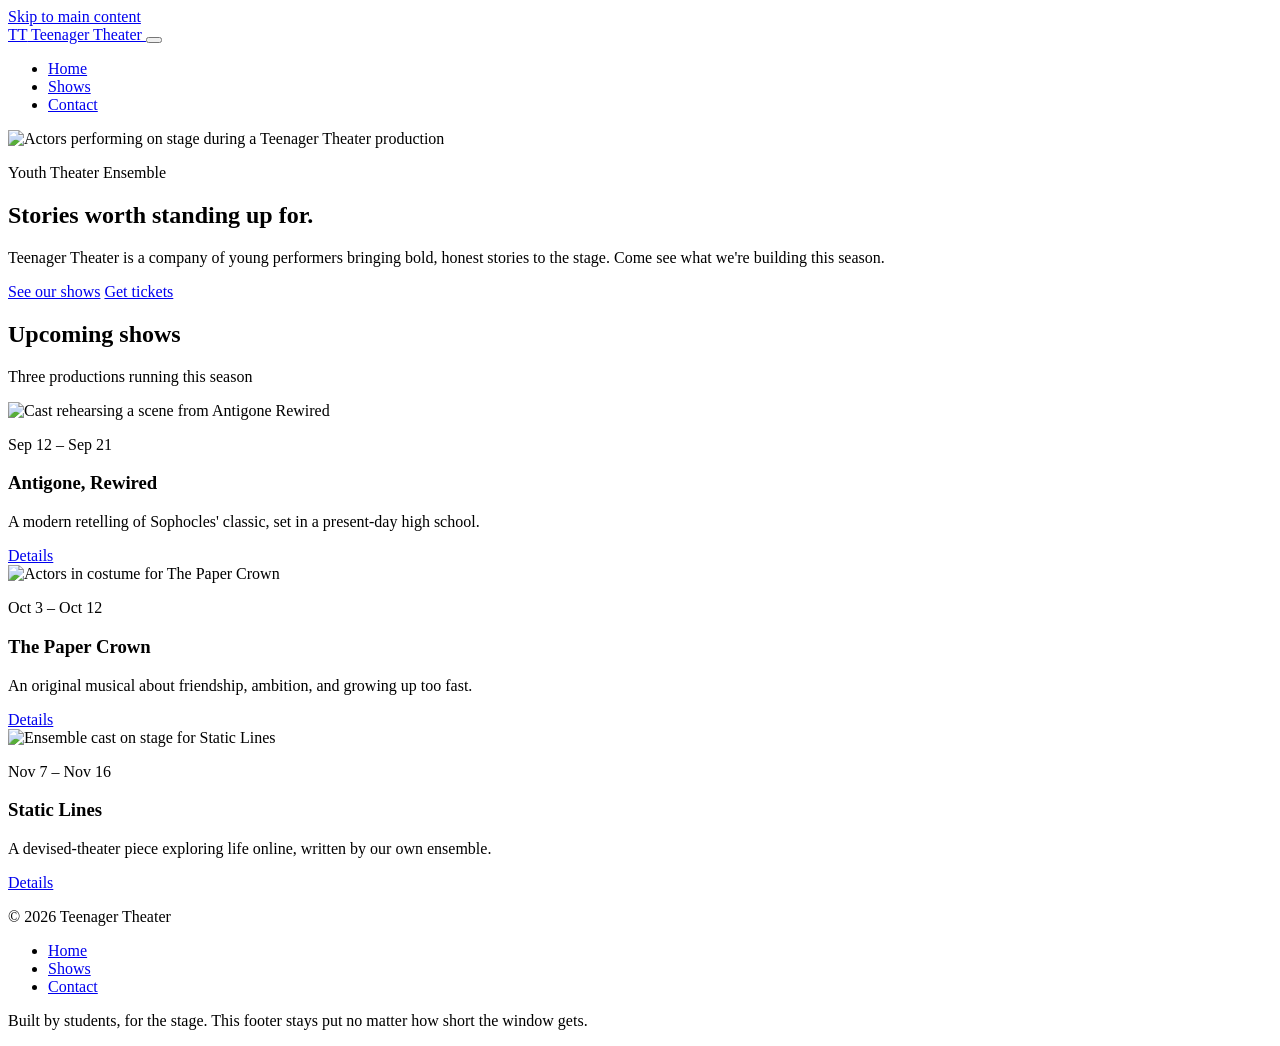
==== index.html @ 00fec13a "Add files via upload" ====
<!DOCTYPE html>
<html lang="en">
<head>
<meta charset="UTF-8">
<meta name="viewport" content="width=device-width, initial-scale=1.0">
<title>Teenager Theater — Home</title>
<meta name="description" content="Teenager Theater is a youth theater ensemble. See our upcoming shows and get your tickets.">
<link rel="preconnect" href="https://fonts.googleapis.com">
<link href="https://fonts.googleapis.com/css2?family=Playfair+Display:wght@600;700&family=Inter:wght@400;500;600;700&display=swap" rel="stylesheet">
<link rel="stylesheet" href="css/style.css">
</head>
<body>
<a class="skip-link" href="#main">Skip to main content</a>

<header class="site-header">
  <nav class="nav container" aria-label="Main navigation">
    <a href="index.html" class="logo">
      <span class="logo-mark" aria-hidden="true">TT</span>
      Teenager Theater
    </a>
    <button class="nav-toggle" type="button" aria-expanded="false" aria-controls="primary-menu" aria-label="Toggle navigation menu">
      <span></span><span></span><span></span>
    </button>
    <ul class="nav-menu" id="primary-menu">
      <li><a href="index.html" aria-current="page">Home</a></li>
      <li><a href="shows.html">Shows</a></li>
      <li><a href="contact.html">Contact</a></li>
    </ul>
  </nav>
</header>

<main id="main">
  <!-- Unique landing-page layout -->
  <section class="hero">
    <img class="hero-image" src="https://picsum.photos/seed/theaterhero/1600/700" alt="Actors performing on stage during a Teenager Theater production">
    <div class="hero-content">
      <p class="hero-eyebrow">Youth Theater Ensemble</p>
      <h1>Stories worth standing up for.</h1>
      <p>Teenager Theater is a company of young performers bringing bold, honest stories to the stage. Come see what we're building this season.</p>
      <div class="hero-actions">
        <a class="btn" href="shows.html">See our shows</a>
        <a class="btn btn-outline" href="contact.html">Get tickets</a>
      </div>
    </div>
  </section>

  <section class="section container">
    <div class="section-heading">
      <h2>Upcoming shows</h2>
      <p class="section-sub">Three productions running this season</p>
    </div>
    <div class="card-grid">
      <article class="card">
        <img src="https://picsum.photos/seed/show1/500/350" alt="Cast rehearsing a scene from Antigone Rewired">
        <div class="card-body">
          <p class="card-meta">Sep 12 – Sep 21</p>
          <h3>Antigone, Rewired</h3>
          <p>A modern retelling of Sophocles' classic, set in a present-day high school.</p>
          <a class="btn" href="shows.html">Details</a>
        </div>
      </article>
      <article class="card">
        <img src="https://picsum.photos/seed/show2/500/350" alt="Actors in costume for The Paper Crown">
        <div class="card-body">
          <p class="card-meta">Oct 3 – Oct 12</p>
          <h3>The Paper Crown</h3>
          <p>An original musical about friendship, ambition, and growing up too fast.</p>
          <a class="btn" href="shows.html">Details</a>
        </div>
      </article>
      <article class="card">
        <img src="https://picsum.photos/seed/show3/500/350" alt="Ensemble cast on stage for Static Lines">
        <div class="card-body">
          <p class="card-meta">Nov 7 – Nov 16</p>
          <h3>Static Lines</h3>
          <p>A devised-theater piece exploring life online, written by our own ensemble.</p>
          <a class="btn" href="shows.html">Details</a>
        </div>
      </article>
    </div>
  </section>
</main>

<footer class="site-footer">
  <div class="container footer-inner">
    <p>&copy; <span id="current-year">2026</span> Teenager Theater</p>
    <ul class="footer-links">
      <li><a href="index.html">Home</a></li>
      <li><a href="shows.html">Shows</a></li>
      <li><a href="contact.html">Contact</a></li>
    </ul>
    <p class="footer-note">Built by students, for the stage. This footer stays put no matter how short the window gets.</p>
  </div>
</footer>

<script src="js/script.js"></script>
</body>
</html>
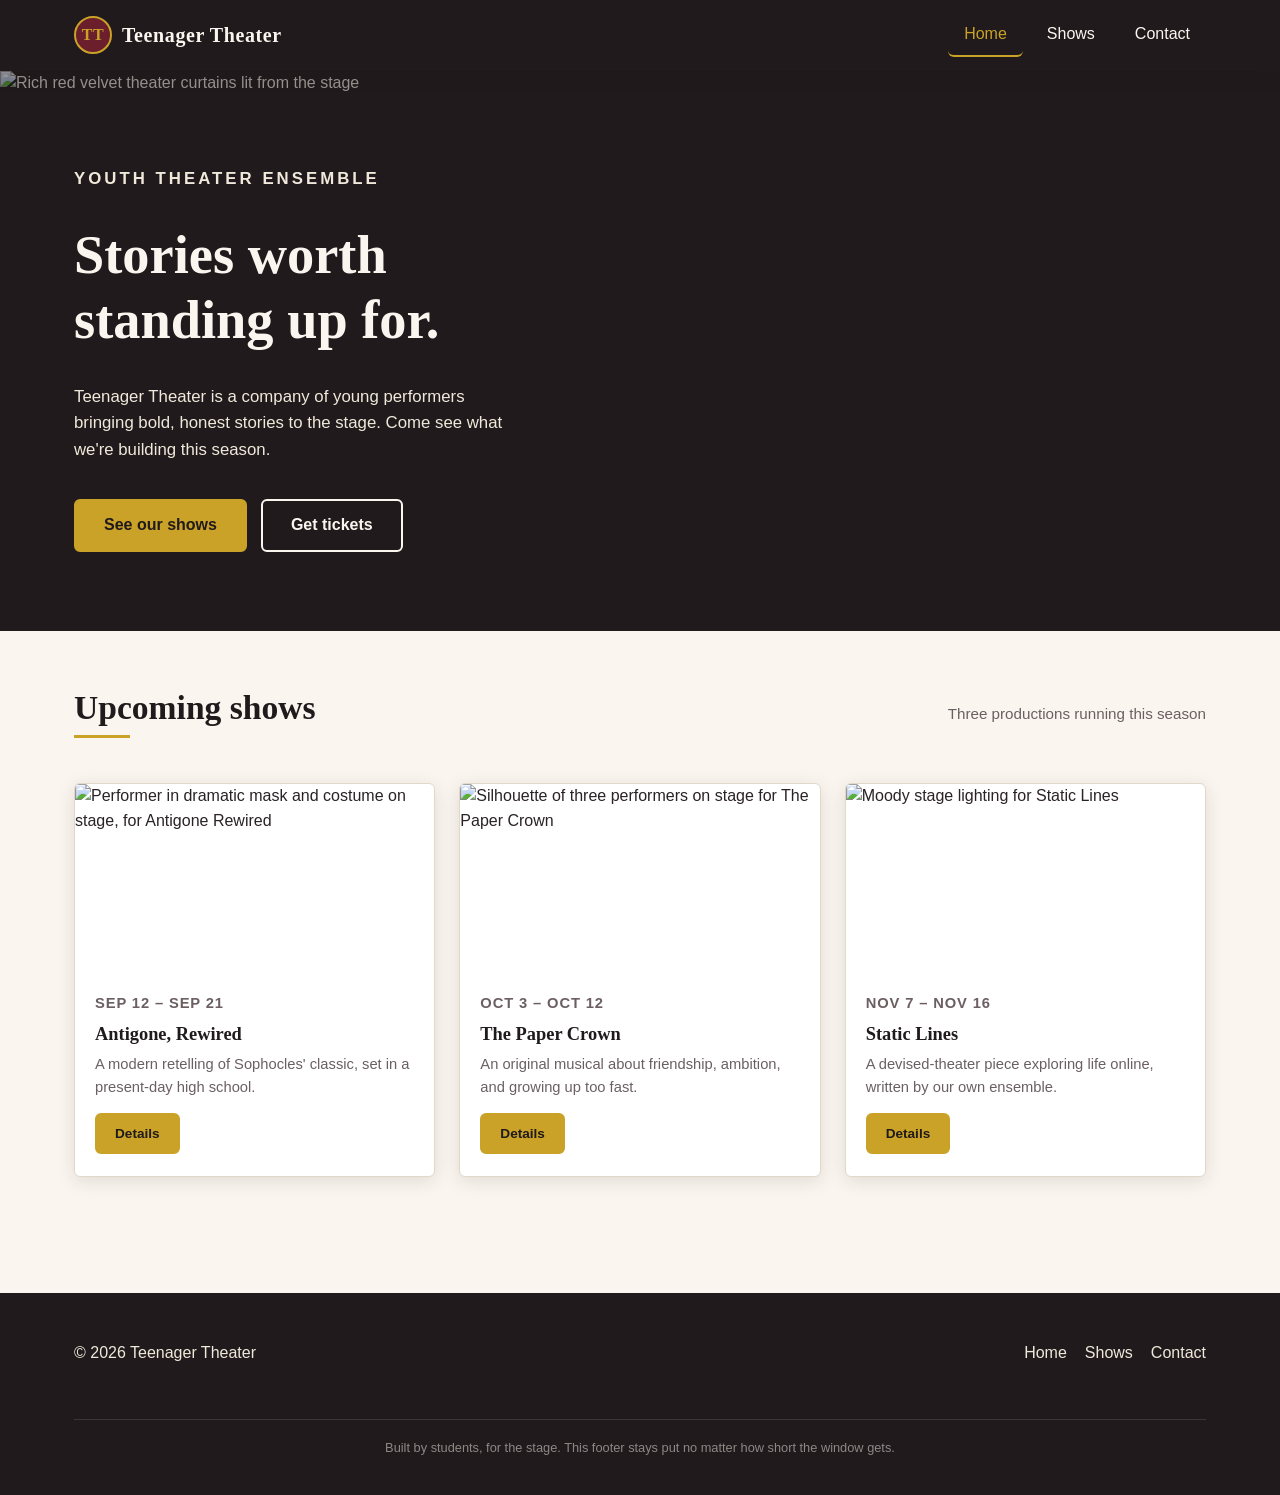
==== commit bd2c837c: "Add files via upload" ====
--- a/index.html
+++ b/index.html
@@ -32,7 +32,7 @@
 <main id="main">
   <!-- Unique landing-page layout -->
   <section class="hero">
-    <img class="hero-image" src="https://picsum.photos/seed/theaterhero/1600/700" alt="Actors performing on stage during a Teenager Theater production">
+    <img class="hero-image" src="https://images.unsplash.com/photo-1767811556101-d4dacddc8cb6?auto=format&fit=crop&w=1600&h=700&q=80" alt="Rich red velvet theater curtains lit from the stage">
     <div class="hero-content">
       <p class="hero-eyebrow">Youth Theater Ensemble</p>
       <h1>Stories worth standing up for.</h1>
@@ -51,7 +51,7 @@
     </div>
     <div class="card-grid">
       <article class="card">
-        <img src="https://picsum.photos/seed/show1/500/350" alt="Cast rehearsing a scene from Antigone Rewired">
+        <img src="https://images.unsplash.com/photo-1767979401136-e06f9f55ece9?auto=format&fit=crop&w=500&h=350&q=80" alt="Performer in dramatic mask and costume on stage, for Antigone Rewired">
         <div class="card-body">
           <p class="card-meta">Sep 12 – Sep 21</p>
           <h3>Antigone, Rewired</h3>
@@ -60,7 +60,7 @@
         </div>
       </article>
       <article class="card">
-        <img src="https://picsum.photos/seed/show2/500/350" alt="Actors in costume for The Paper Crown">
+        <img src="https://images.unsplash.com/photo-1503095396549-807759245b35?auto=format&fit=crop&w=500&h=350&q=80" alt="Silhouette of three performers on stage for The Paper Crown">
         <div class="card-body">
           <p class="card-meta">Oct 3 – Oct 12</p>
           <h3>The Paper Crown</h3>
@@ -69,7 +69,7 @@
         </div>
       </article>
       <article class="card">
-        <img src="https://picsum.photos/seed/show3/500/350" alt="Ensemble cast on stage for Static Lines">
+        <img src="https://images.unsplash.com/photo-1576514129883-2f1d47a65da6?auto=format&fit=crop&w=500&h=350&q=80" alt="Moody stage lighting for Static Lines">
         <div class="card-body">
           <p class="card-meta">Nov 7 – Nov 16</p>
           <h3>Static Lines</h3>
--- a/css/style.css
+++ b/css/style.css
@@ -0,0 +1,574 @@
+/* =========================================================
+   Teenager Theater — stylesheet
+   Palette: curtain maroon + charcoal + warm cream + gold accent
+   ========================================================= */
+
+:root {
+  --color-maroon: #6b1e2b;
+  --color-maroon-dark: #4a1420;
+  --color-charcoal: #201a1c;
+  --color-cream: #faf6ef;
+  --color-cream-dark: #f0e9db;
+  --color-gold: #c9a227;
+  --color-gold-dark: #a9840f;
+  --color-text: #2b2226;
+  --color-text-light: #6b5f62;
+  --color-border: #e2d8c8;
+
+  --font-heading: 'Playfair Display', Georgia, 'Times New Roman', serif;
+  --font-body: 'Inter', -apple-system, BlinkMacSystemFont, 'Segoe UI', sans-serif;
+
+  --max-width: 1180px;
+  --radius: 6px;
+  --shadow: 0 4px 18px rgba(32, 26, 28, 0.12);
+  --transition: 0.2s ease;
+}
+
+/* ---------- Reset ---------- */
+*, *::before, *::after { box-sizing: border-box; }
+html, body { margin: 0; padding: 0; }
+img { max-width: 100%; display: block; }
+a { color: inherit; text-decoration: none; }
+ul { list-style: none; margin: 0; padding: 0; }
+button { font-family: inherit; cursor: pointer; }
+input, textarea { font-family: inherit; font-size: 1rem; }
+
+html {
+  scroll-behavior: smooth;
+}
+
+body {
+  font-family: var(--font-body);
+  color: var(--color-text);
+  background: var(--color-cream);
+  line-height: 1.55;
+  /* sticky footer */
+  min-height: 100vh;
+  display: flex;
+  flex-direction: column;
+}
+
+main { flex: 1 0 auto; }
+
+h1, h2, h3 {
+  font-family: var(--font-heading);
+  color: var(--color-charcoal);
+  line-height: 1.2;
+  margin: 0 0 0.5em;
+}
+
+.container {
+  max-width: var(--max-width);
+  margin: 0 auto;
+  padding: 0 24px;
+}
+
+.visually-hidden {
+  position: absolute;
+  width: 1px; height: 1px;
+  overflow: hidden;
+  clip: rect(0 0 0 0);
+  white-space: nowrap;
+}
+
+.skip-link {
+  position: absolute;
+  left: -999px;
+  top: 0;
+  background: var(--color-gold);
+  color: var(--color-charcoal);
+  padding: 10px 16px;
+  z-index: 200;
+  border-radius: 0 0 var(--radius) 0;
+  font-weight: 600;
+}
+.skip-link:focus {
+  left: 0;
+}
+
+/* ---------- Buttons ---------- */
+.btn {
+  display: inline-block;
+  border: 2px solid var(--color-gold);
+  background: var(--color-gold);
+  color: var(--color-charcoal);
+  font-weight: 600;
+  padding: 12px 28px;
+  border-radius: var(--radius);
+  transition: background var(--transition), color var(--transition), transform var(--transition);
+}
+.btn:hover, .btn:focus-visible {
+  background: transparent;
+  color: var(--color-cream);
+  border-color: var(--color-cream);
+}
+.btn-outline {
+  background: transparent;
+  color: var(--color-cream);
+  border-color: var(--color-cream);
+}
+.btn-outline:hover, .btn-outline:focus-visible {
+  background: var(--color-cream);
+  color: var(--color-maroon-dark);
+}
+
+/* =========================================================
+   Header / Navigation
+   ========================================================= */
+.site-header {
+  background: var(--color-charcoal);
+  position: sticky;
+  top: 0;
+  z-index: 100;
+  box-shadow: var(--shadow);
+}
+
+.nav {
+  display: flex;
+  align-items: center;
+  justify-content: space-between;
+  padding: 14px 24px;
+}
+
+.logo {
+  display: flex;
+  align-items: center;
+  gap: 10px;
+  font-family: var(--font-heading);
+  font-size: 1.25rem;
+  font-weight: 700;
+  color: var(--color-cream);
+  letter-spacing: 0.03em;
+}
+
+.logo-mark {
+  display: flex;
+  align-items: center;
+  justify-content: center;
+  width: 38px;
+  height: 38px;
+  border-radius: 50%;
+  background: var(--color-maroon);
+  color: var(--color-gold);
+  font-family: var(--font-heading);
+  font-size: 1rem;
+  font-weight: 700;
+  border: 2px solid var(--color-gold);
+}
+
+.nav-toggle {
+  display: none;
+  flex-direction: column;
+  justify-content: center;
+  gap: 5px;
+  width: 40px;
+  height: 40px;
+  background: transparent;
+  border: none;
+  padding: 0;
+}
+.nav-toggle span {
+  display: block;
+  height: 2px;
+  background: var(--color-cream);
+  border-radius: 2px;
+  transition: transform var(--transition), opacity var(--transition);
+}
+.nav-toggle[aria-expanded="true"] span:nth-child(1) {
+  transform: translateY(7px) rotate(45deg);
+}
+.nav-toggle[aria-expanded="true"] span:nth-child(2) {
+  opacity: 0;
+}
+.nav-toggle[aria-expanded="true"] span:nth-child(3) {
+  transform: translateY(-7px) rotate(-45deg);
+}
+
+.nav-menu {
+  display: flex;
+  gap: 8px;
+}
+
+.nav-menu a {
+  display: block;
+  padding: 8px 16px;
+  color: var(--color-cream);
+  font-weight: 500;
+  border-radius: var(--radius);
+  transition: background var(--transition), color var(--transition);
+}
+.nav-menu a:hover,
+.nav-menu a:focus-visible {
+  background: var(--color-maroon);
+  color: var(--color-gold);
+}
+.nav-menu a[aria-current="page"] {
+  color: var(--color-gold);
+  border-bottom: 2px solid var(--color-gold);
+}
+
+@media (max-width: 767px) {
+  .nav-toggle { display: flex; }
+  .nav-menu {
+    position: absolute;
+    top: 100%;
+    left: 0;
+    right: 0;
+    flex-direction: column;
+    background: var(--color-charcoal);
+    gap: 0;
+    max-height: 0;
+    overflow: hidden;
+    transition: max-height var(--transition);
+  }
+  .nav-menu.is-open {
+    max-height: 320px;
+  }
+  .nav-menu a {
+    padding: 14px 24px;
+    border-radius: 0;
+    border-bottom: 1px solid rgba(250, 246, 239, 0.08);
+  }
+}
+
+/* =========================================================
+   Hero (landing page — unique layout)
+   ========================================================= */
+.hero {
+  position: relative;
+  color: var(--color-cream);
+  background: var(--color-charcoal);
+  overflow: hidden;
+  /* height comes from hero-content below, not from the image, so long
+     text/buttons on narrow screens can never get clipped */
+  min-height: clamp(320px, 55vw, 560px);
+  display: flex;
+  align-items: stretch;
+}
+.hero-image {
+  position: absolute;
+  inset: 0;
+  width: 100%;
+  height: 100%;
+  object-fit: cover;
+  opacity: 0.55;
+  z-index: 0;
+}
+.hero-content {
+  position: relative;
+  z-index: 1;
+  display: flex;
+  flex-direction: column;
+  justify-content: center;
+  align-items: flex-start;
+  gap: 14px;
+  padding: 48px 24px;
+  max-width: var(--max-width);
+  margin: 0 auto;
+  width: 100%;
+  box-sizing: border-box;
+}
+.hero-eyebrow {
+  text-transform: uppercase;
+  letter-spacing: 0.18em;
+  font-size: 0.8rem;
+  color: var(--color-gold);
+  font-weight: 600;
+}
+.hero-content h1 {
+  color: var(--color-cream);
+  font-size: clamp(2rem, 5vw, 3.4rem);
+  max-width: 14ch;
+  margin: 0;
+}
+.hero-content p {
+  max-width: 46ch;
+  color: var(--color-cream-dark);
+  font-size: 1.05rem;
+}
+.hero-actions {
+  display: flex;
+  gap: 14px;
+  flex-wrap: wrap;
+  margin-top: 6px;
+}
+
+/* =========================================================
+   Sections / cards (Upcoming shows + Shows grid)
+   ========================================================= */
+.section {
+  /* padding-top/bottom only (not shorthand) so this never clobbers the
+     left/right padding that .container sets when both classes combine
+     on the same element */
+  padding-top: 56px;
+  padding-bottom: 56px;
+}
+.section-heading {
+  display: flex;
+  align-items: baseline;
+  justify-content: space-between;
+  gap: 16px;
+  margin-bottom: 28px;
+  flex-wrap: wrap;
+}
+.section-heading h2 {
+  font-size: clamp(1.5rem, 3vw, 2.1rem);
+  position: relative;
+  padding-bottom: 10px;
+}
+.section-heading h2::after {
+  content: "";
+  position: absolute;
+  left: 0; bottom: 0;
+  width: 56px;
+  height: 3px;
+  background: var(--color-gold);
+}
+.section-sub {
+  color: var(--color-text-light);
+  font-size: 0.95rem;
+}
+
+.card-grid {
+  display: grid;
+  grid-template-columns: repeat(3, 1fr);
+  gap: 24px;
+}
+
+/* Third distinct viewport layout: tablet gets its own 2-column
+   arrangement (different from both mobile's 1-col and desktop's 3-col) */
+@media (min-width: 768px) and (max-width: 1023px) {
+  .card-grid { grid-template-columns: repeat(2, 1fr); }
+}
+@media (max-width: 767px) {
+  .card-grid { grid-template-columns: 1fr; }
+}
+
+.card {
+  background: #fff;
+  border: 1px solid var(--color-border);
+  border-radius: var(--radius);
+  overflow: hidden;
+  box-shadow: var(--shadow);
+  display: flex;
+  flex-direction: column;
+  transition: transform var(--transition);
+}
+.card:hover { transform: translateY(-4px); }
+.card img { height: 190px; object-fit: cover; }
+.card-body { padding: 18px 20px 22px; display: flex; flex-direction: column; gap: 8px; flex: 1; }
+.card-body h3 { font-size: 1.15rem; margin: 0; }
+.card-meta {
+  font-size: 0.8rem;
+  color: var(--color-gold-dark);
+  text-transform: uppercase;
+  letter-spacing: 0.06em;
+  font-weight: 600;
+}
+.card-body p { margin: 0; color: var(--color-text-light); font-size: 0.92rem; flex: 1; }
+.card-body .btn { align-self: flex-start; padding: 8px 18px; font-size: 0.85rem; margin-top: 6px; }
+
+/* =========================================================
+   Carousel (manual controls only — no autoplay)
+   ========================================================= */
+.carousel {
+  position: relative;
+  border-radius: var(--radius);
+  overflow: hidden;
+  box-shadow: var(--shadow);
+  background: var(--color-charcoal);
+}
+.carousel-track {
+  display: flex;
+  transition: transform 0.45s ease;
+}
+.carousel-slide {
+  min-width: 100%;
+  position: relative;
+}
+.carousel-slide img {
+  width: 100%;
+  height: clamp(220px, 40vw, 420px);
+  object-fit: cover;
+  opacity: 0.85;
+}
+.carousel-caption {
+  position: absolute;
+  left: 0; right: 0; bottom: 0;
+  margin: 0; /* reset default <p> margin so it sits flush with the image edge */
+  padding: 14px 22px;
+  background: linear-gradient(transparent, rgba(0,0,0,0.65));
+  color: var(--color-cream);
+  font-size: 0.95rem;
+}
+.carousel-btn {
+  position: absolute;
+  top: 50%;
+  transform: translateY(-50%);
+  width: 44px;
+  height: 44px;
+  border-radius: 50%;
+  border: none;
+  background: rgba(250, 246, 239, 0.9);
+  color: var(--color-charcoal);
+  font-size: 1.3rem;
+  display: flex;
+  align-items: center;
+  justify-content: center;
+  transition: background var(--transition);
+}
+.carousel-btn:hover, .carousel-btn:focus-visible { background: var(--color-gold); }
+.carousel-btn.prev { left: 14px; }
+.carousel-btn.next { right: 14px; }
+
+.carousel-dots {
+  display: flex;
+  justify-content: center;
+  gap: 8px;
+  padding: 14px 0;
+  background: var(--color-charcoal);
+}
+.carousel-dot {
+  width: 10px;
+  height: 10px;
+  border-radius: 50%;
+  border: none;
+  background: rgba(250, 246, 239, 0.35);
+  padding: 0;
+}
+.carousel-dot[aria-current="true"] {
+  background: var(--color-gold);
+}
+.carousel-note {
+  text-align: center;
+  font-size: 0.8rem;
+  color: var(--color-text-light);
+  margin-top: 10px;
+  font-style: italic;
+}
+
+/* =========================================================
+   Page header banner (Shows / Contact)
+   ========================================================= */
+.page-banner {
+  background: var(--color-maroon);
+  color: var(--color-cream);
+  padding: 46px 0;
+  text-align: left;
+}
+.page-banner h1 { color: var(--color-cream); margin-bottom: 6px; }
+.page-banner p { color: var(--color-cream-dark); margin: 0; max-width: 60ch; }
+
+/* =========================================================
+   Contact page: form + map
+   ========================================================= */
+.contact-layout {
+  display: grid;
+  grid-template-columns: 1.1fr 0.9fr;
+  gap: 40px;
+  align-items: start;
+}
+@media (max-width: 900px) {
+  .contact-layout { grid-template-columns: 1fr; }
+}
+
+.form-field {
+  display: flex;
+  flex-direction: column;
+  gap: 6px;
+  margin-bottom: 20px;
+}
+.form-field label {
+  font-weight: 600;
+  font-size: 0.9rem;
+}
+.form-field input,
+.form-field textarea {
+  padding: 12px 14px;
+  border: 1px solid var(--color-border);
+  border-radius: var(--radius);
+  background: #fff;
+}
+.form-field input:focus,
+.form-field textarea:focus {
+  outline: 2px solid var(--color-gold);
+  outline-offset: 1px;
+}
+.form-field.has-error input,
+.form-field.has-error textarea {
+  border-color: #a3323d;
+}
+.field-error {
+  color: #a3323d;
+  font-size: 0.82rem;
+  min-height: 1.1em;
+}
+.form-status {
+  margin-top: 16px;
+  padding: 12px 16px;
+  border-radius: var(--radius);
+  font-size: 0.92rem;
+  display: none;
+}
+.form-status.success {
+  display: block;
+  background: #e4f2e6;
+  color: #24592d;
+  border: 1px solid #b7dcbb;
+}
+
+.map-wrap {
+  border-radius: var(--radius);
+  overflow: hidden;
+  box-shadow: var(--shadow);
+  border: 1px solid var(--color-border);
+}
+.map-wrap iframe {
+  width: 100%;
+  height: 100%;
+  min-height: 360px;
+  border: 0;
+  display: block;
+}
+
+.info-list {
+  margin-top: 20px;
+  display: flex;
+  flex-direction: column;
+  gap: 10px;
+  font-size: 0.95rem;
+}
+.info-list strong { color: var(--color-charcoal); }
+
+/* =========================================================
+   Footer (sticky footer)
+   ========================================================= */
+.site-footer {
+  flex-shrink: 0;
+  background: var(--color-charcoal);
+  color: var(--color-cream-dark);
+  padding: 32px 0 24px;
+  margin-top: 60px;
+}
+.footer-inner {
+  display: flex;
+  flex-wrap: wrap;
+  gap: 20px;
+  justify-content: space-between;
+  align-items: center;
+}
+.footer-links {
+  display: flex;
+  gap: 18px;
+  flex-wrap: wrap;
+}
+.footer-links a:hover { color: var(--color-gold); }
+.footer-note {
+  width: 100%;
+  text-align: center;
+  font-size: 0.8rem;
+  color: rgba(250, 246, 239, 0.5);
+  margin-top: 18px;
+  padding-top: 18px;
+  border-top: 1px solid rgba(250, 246, 239, 0.12);
+}
